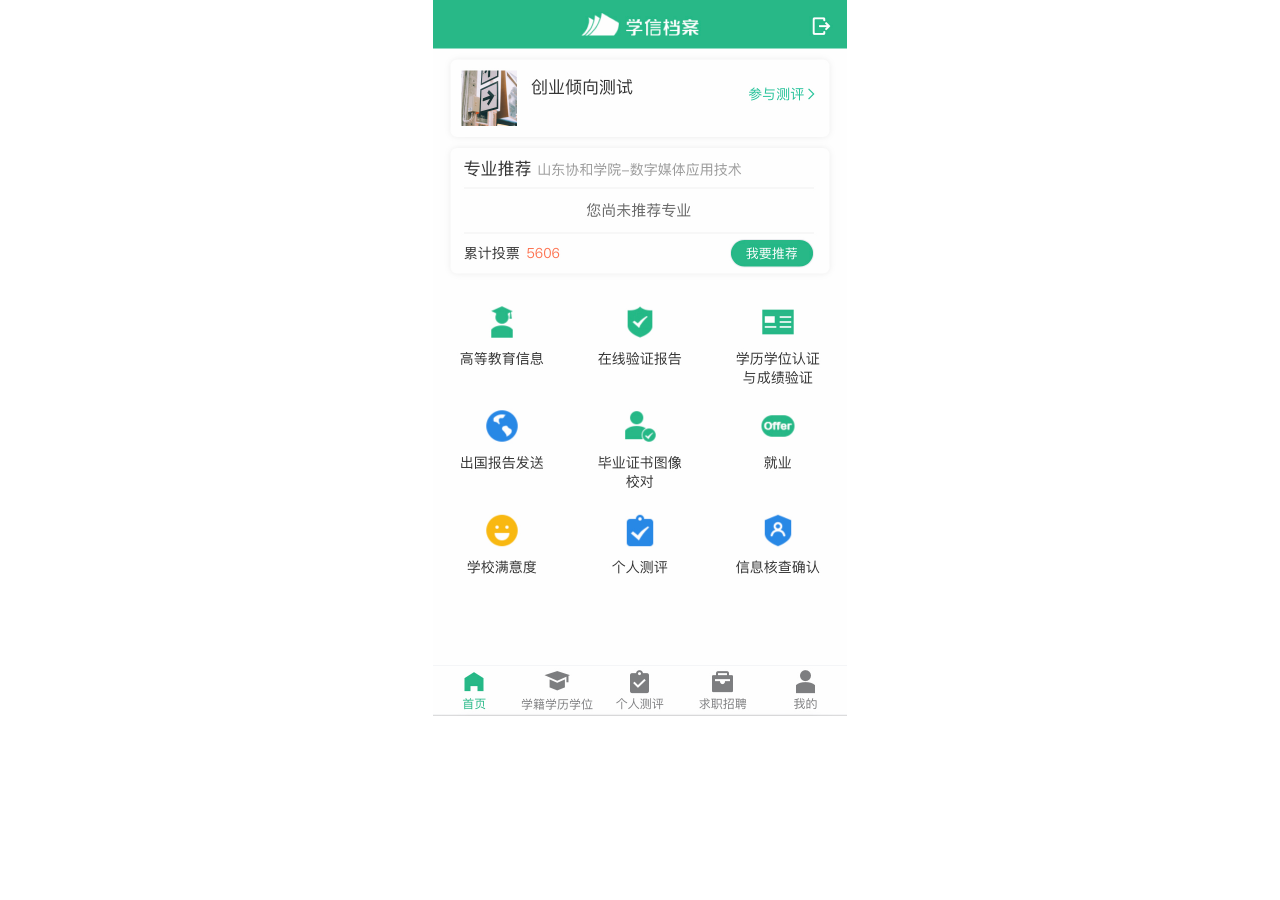
==== 2.html @ 0bd9f019 "111" ====
﻿<!DOCTYPE html>
<html>
  <head>
    <title>2</title>
    <meta http-equiv="X-UA-Compatible" content="IE=edge"/>
    <meta http-equiv="content-type" content="text/html; charset=utf-8"/>
    <link href="resources/css/axure_rp_page.css" type="text/css" rel="stylesheet"/>
    <link href="data/styles.css" type="text/css" rel="stylesheet"/>
    <link href="files/2/styles.css" type="text/css" rel="stylesheet"/>
    <script src="resources/scripts/jquery-3.2.1.min.js"></script>
    <script src="resources/scripts/axure/axQuery.js"></script>
    <script src="resources/scripts/axure/globals.js"></script>
    <script src="resources/scripts/axutils.js"></script>
    <script src="resources/scripts/axure/annotation.js"></script>
    <script src="resources/scripts/axure/axQuery.std.js"></script>
    <script src="resources/scripts/axure/doc.js"></script>
    <script src="resources/scripts/messagecenter.js"></script>
    <script src="resources/scripts/axure/events.js"></script>
    <script src="resources/scripts/axure/recording.js"></script>
    <script src="resources/scripts/axure/action.js"></script>
    <script src="resources/scripts/axure/expr.js"></script>
    <script src="resources/scripts/axure/geometry.js"></script>
    <script src="resources/scripts/axure/flyout.js"></script>
    <script src="resources/scripts/axure/model.js"></script>
    <script src="resources/scripts/axure/repeater.js"></script>
    <script src="resources/scripts/axure/sto.js"></script>
    <script src="resources/scripts/axure/utils.temp.js"></script>
    <script src="resources/scripts/axure/variables.js"></script>
    <script src="resources/scripts/axure/drag.js"></script>
    <script src="resources/scripts/axure/move.js"></script>
    <script src="resources/scripts/axure/visibility.js"></script>
    <script src="resources/scripts/axure/style.js"></script>
    <script src="resources/scripts/axure/adaptive.js"></script>
    <script src="resources/scripts/axure/tree.js"></script>
    <script src="resources/scripts/axure/init.temp.js"></script>
    <script src="resources/scripts/axure/legacy.js"></script>
    <script src="resources/scripts/axure/viewer.js"></script>
    <script src="resources/scripts/axure/math.js"></script>
    <script src="resources/scripts/axure/jquery.nicescroll.min.js"></script>
    <script src="data/document.js"></script>
    <script src="files/2/data.js"></script>
    <script type="text/javascript">
      $axure.utils.getTransparentGifPath = function() { return 'resources/images/transparent.gif'; };
      $axure.utils.getOtherPath = function() { return 'resources/Other.html'; };
      $axure.utils.getReloadPath = function() { return 'resources/reload.html'; };
    </script>
  </head>
  <body>
    <div id="base" class="">

      <!-- Unnamed (图片 ) -->
      <div id="u4" class="ax_default _图片_">
        <img id="u4_img" class="img " src="images/2/u4.png"/>
        <div id="u4_text" class="text " style="display:none; visibility: hidden">
          <p></p>
        </div>
      </div>

      <!-- Unnamed (热区) -->
      <div id="u5" class="ax_default">
      </div>

      <!-- Unnamed (热区) -->
      <div id="u6" class="ax_default">
      </div>
    </div>
    <script src="resources/scripts/axure/ios.js"></script>
  </body>
</html>
---- resources/css/axure_rp_page.css ----
﻿/* so the window resize fires within a frame in IE7 */
html, body {
    height: 100%;
}

.mobileFrameCursor div * {
    cursor: inherit !important;
}

a {
    color: inherit;
}

p {
    margin: 0px;
    text-rendering: optimizeLegibility;
    font-feature-settings: "kern" 1;
    -webkit-font-feature-settings: "kern";
    -moz-font-feature-settings: "kern";
    -moz-font-feature-settings: "kern=1";
    font-kerning: normal;
}

ul {
    margin:0px;
}

iframe {
    background: #FFFFFF;
}

/* to match IE with C, FF */
input {
    padding: 1px 0px 1px 0px;
    box-sizing: border-box;
    -moz-box-sizing: border-box;
}

input[type=text]::-ms-clear {
    width: 0;
    height: 0;
    display: none;
}

textarea {
    margin: 0px;
    box-sizing: border-box;
    -moz-box-sizing: border-box;
}

.focused:focus, .selectedFocused:focus {
    outline: none;
}

div.intcases {
    font-family: arial; 
    font-size: 12px;
    text-align:left; 
    border:1px solid #AAA; 
    background:#FFF none repeat scroll 0% 0%; 
    z-index:9999; 
    visibility:hidden; 
    position:absolute;
    padding: 0px;
    border-radius: 3px;
    white-space: nowrap;
}

div.intcaselink {
    cursor: pointer;
    padding: 3px 8px 3px 8px;
    margin: 5px;
    background:#EEE none repeat scroll 0% 0%; 
    border:1px solid #AAA;
    border-radius: 3px;
}

div.refpageimage {
    position: absolute;
    left: 0px;
    top: 0px;
    font-size: 0px;
    width: 16px;
    height: 16px;
    cursor: pointer;
    background-image: url(images/newwindow.gif);
    background-repeat: no-repeat;
}

div.annnoteimage {
    position: absolute;
    left: 0px;
    top: 0px;
    font-size: 0px;
    /*width: 16px;
    height: 12px;*/
    cursor: help;
    /*background-image: url(images/note.gif);*/
    /*background-repeat: no-repeat;*/
    width: 13px;
    height: 12px;
    padding-top: 1px;
    text-align: center;
    background-color: #138CDD;
    -moz-box-shadow: 1px 1px 3px #aaa;
    -webkit-box-shadow: 1px 1px 3px #aaa;
    box-shadow: 1px 1px 3px #aaa;
}

div.annnoteline {
    display: inline-block;
    width: 9px;
    height: 1px;
    border-bottom: 1px solid white;
    margin-top: 1px;
}

div.annnotelabel {
    /*position: absolute;
    left: 0px;
    top: 0px;*/
    font-family: Helvetica,Arial;
    white-space: nowrap;
    
    padding-top: 1px;
    background-color: #fff849;
    font-size: 10px;
    font-weight: bold;
    line-height: 14px;
    margin-right: 3px;
    padding: 0px 4px;
    color: #000;

    -moz-box-shadow: 1px 1px 3px #aaa;
    -webkit-box-shadow: 1px 1px 3px #aaa;
    box-shadow: 1px 1px 3px #aaa;
}

div.annnote {
    display: flex;
    position: absolute;
    cursor: help;
    line-height: 14px;
}

.annotation {
    font-size: 12px;
    padding-left: 2px;
    margin-bottom: 5px;
}

.annotationName {
    /*font-size: 13px;
    font-weight: bold;
    margin-bottom: 3px;
    white-space: nowrap;*/

    font-family: 'Trebuchet MS';
    font-size: 14px;
    font-weight: bold;
    margin-bottom: 5px;
    white-space: nowrap;
}

.annotationValue {
    font-family: Arial, Helvetica, Sans-Serif;
    font-size: 12px;
    color: #4a4a4a;
    line-height: 21px;
    margin-bottom: 20px;
}

.noteLink {
    text-decoration: inherit;
    color: inherit;
}

.noteLink:hover {
    background-color: white;
}

/* this is a fix for the issue where dialogs jump around and takes the text-align from the body */
.dialogFix {
    position:absolute;
    text-align:left;
    border: 1px solid #8f949a;
}


@keyframes pulsate {
  from {
    box-shadow: 0 0 10px #15d6ba;
  }
  to {
    box-shadow: 0 0 20px #15d6ba;
  }
}

@-webkit-keyframes pulsate {
  from {
    -webkit-box-shadow: 0 0 10px #15d6ba;
    box-shadow: 0 0 10px #15d6ba;
  }
  to {
    -webkit-box-shadow: 0 0 20px #15d6ba;
    box-shadow: 0 0 20px #15d6ba;
  }
}
 
@-moz-keyframes pulsate {
  from {
    -moz-box-shadow: 0 0 10px #15d6ba;
    box-shadow: 0 0 10px #15d6ba;
  }
  to {
    -moz-box-shadow: 0 0 20px #15d6ba;
    box-shadow: 0 0 20px #15d6ba;
  }
}

.legacyPulsateBorder {
    /*border: 5px solid #15d6ba;
    margin: -5px;*/
    -moz-box-shadow: 0 0 10px 3px #15d6ba;
    box-shadow: 0 0 10px 3px #15d6ba;
}

.pulsateBorder {
  animation-name: pulsate;
  animation-timing-function: ease-in-out;
  animation-duration: 0.9s;
  animation-iteration-count: infinite;
  animation-direction: alternate;
  
  -webkit-animation-name: pulsate;
  -webkit-animation-timing-function: ease-in-out;
  -webkit-animation-duration: 0.9s;
  -webkit-animation-iteration-count: infinite;
  -webkit-animation-direction: alternate;

  -moz-animation-name: pulsate;
  -moz-animation-timing-function: ease-in-out;
  -moz-animation-duration: 0.9s;
  -moz-animation-iteration-count: infinite;
  -moz-animation-direction: alternate;
}

.ax_default_hidden, .ax_default_unplaced{
    display: none;
    visibility: hidden;
}

.widgetNoteSelected {
    -moz-box-shadow: 0 0 10px 3px #138CDD;
    box-shadow: 0 0 10px 3px #138CDD;
    /*-moz-box-shadow: 0 0 20px #3915d6;
    box-shadow: 0 0 20px #3915d6;*/
    /*border: 3px solid #3915d6;*/
    /*margin: -3px;*/
}


.singleImg {
    display: none;
    visibility: hidden;
}

#ios-safari {
    overflow: auto;
    -webkit-overflow-scrolling: touch;
}

#ios-safari-html {
    display: block;
    overflow: auto;
    -webkit-overflow-scrolling: touch;
    position: absolute;
    top: 0;
    left: 0;
    right: 0;
    bottom: 0;
}

#ios-safari-fixed {
    position: absolute;
    pointer-events: none;
    width: initial;
}

#ios-safari-fixed div {
    pointer-events: auto;
}
---- data/styles.css ----
﻿.ax_default {
  font-family:'ArialMT', 'Arial', sans-serif;
  font-weight:400;
  font-style:normal;
  font-size:13px;
  letter-spacing:normal;
  color:#333333;
  vertical-align:none;
  text-align:center;
  line-height:normal;
  text-transform:none;
}
._图片_ {
}
._一级标题 {
  font-family:'ArialMT', 'Arial', sans-serif;
  font-weight:bold;
  font-style:normal;
  font-size:32px;
  text-align:left;
}
._二级标题 {
  font-family:'ArialMT', 'Arial', sans-serif;
  font-weight:bold;
  font-style:normal;
  font-size:24px;
  text-align:left;
}
._三级标题 {
  font-family:'ArialMT', 'Arial', sans-serif;
  font-weight:bold;
  font-style:normal;
  font-size:18px;
  text-align:left;
}
._四级标题 {
  font-family:'ArialMT', 'Arial', sans-serif;
  font-weight:bold;
  font-style:normal;
  font-size:14px;
  text-align:left;
}
._五级标题 {
  font-family:'ArialMT', 'Arial', sans-serif;
  font-weight:bold;
  font-style:normal;
  text-align:left;
}
._六级标题 {
  font-family:'ArialMT', 'Arial', sans-serif;
  font-weight:bold;
  font-style:normal;
  font-size:10px;
  text-align:left;
}
._文本段落 {
  text-align:left;
}
.text_field {
  color:#000000;
  text-align:left;
}
._流程形状 {
}
.form_hint {
  color:#999999;
}
.form_disabled {
}
._表单提示 {
  color:#999999;
}
._表单禁用 {
}
textarea, select, input, button { outline: none; }
---- files/2/styles.css ----
﻿body {
  margin:0px;
  background-image:none;
  position:relative;
  left:0px;
  width:414px;
  margin-left:auto;
  margin-right:auto;
  text-align:left;
}
.form_sketch {
  border-color:transparent;
  background-color:transparent;
}
#base {
  position:absolute;
  z-index:0;
}
#u4_img {
  border-width:0px;
  position:absolute;
  left:0px;
  top:0px;
  width:414px;
  height:716px;
}
#u4 {
  border-width:0px;
  position:absolute;
  left:0px;
  top:0px;
  width:414px;
  height:716px;
  display:flex;
}
#u4 .text {
  position:absolute;
  align-self:center;
  padding:2px 2px 2px 2px;
  box-sizing:border-box;
  width:100%;
}
#u4_text {
  border-width:0px;
  word-wrap:break-word;
  text-transform:none;
  visibility:hidden;
}
#u5 {
  border-width:0px;
  position:absolute;
  left:18px;
  top:287px;
  width:100px;
  height:100px;
  overflow:hidden;
  background-image:url('../../resources/images/transparent.gif');
}
#u6 {
  border-width:0px;
  position:absolute;
  left:87px;
  top:664px;
  width:75px;
  height:52px;
  overflow:hidden;
  background-image:url('../../resources/images/transparent.gif');
}
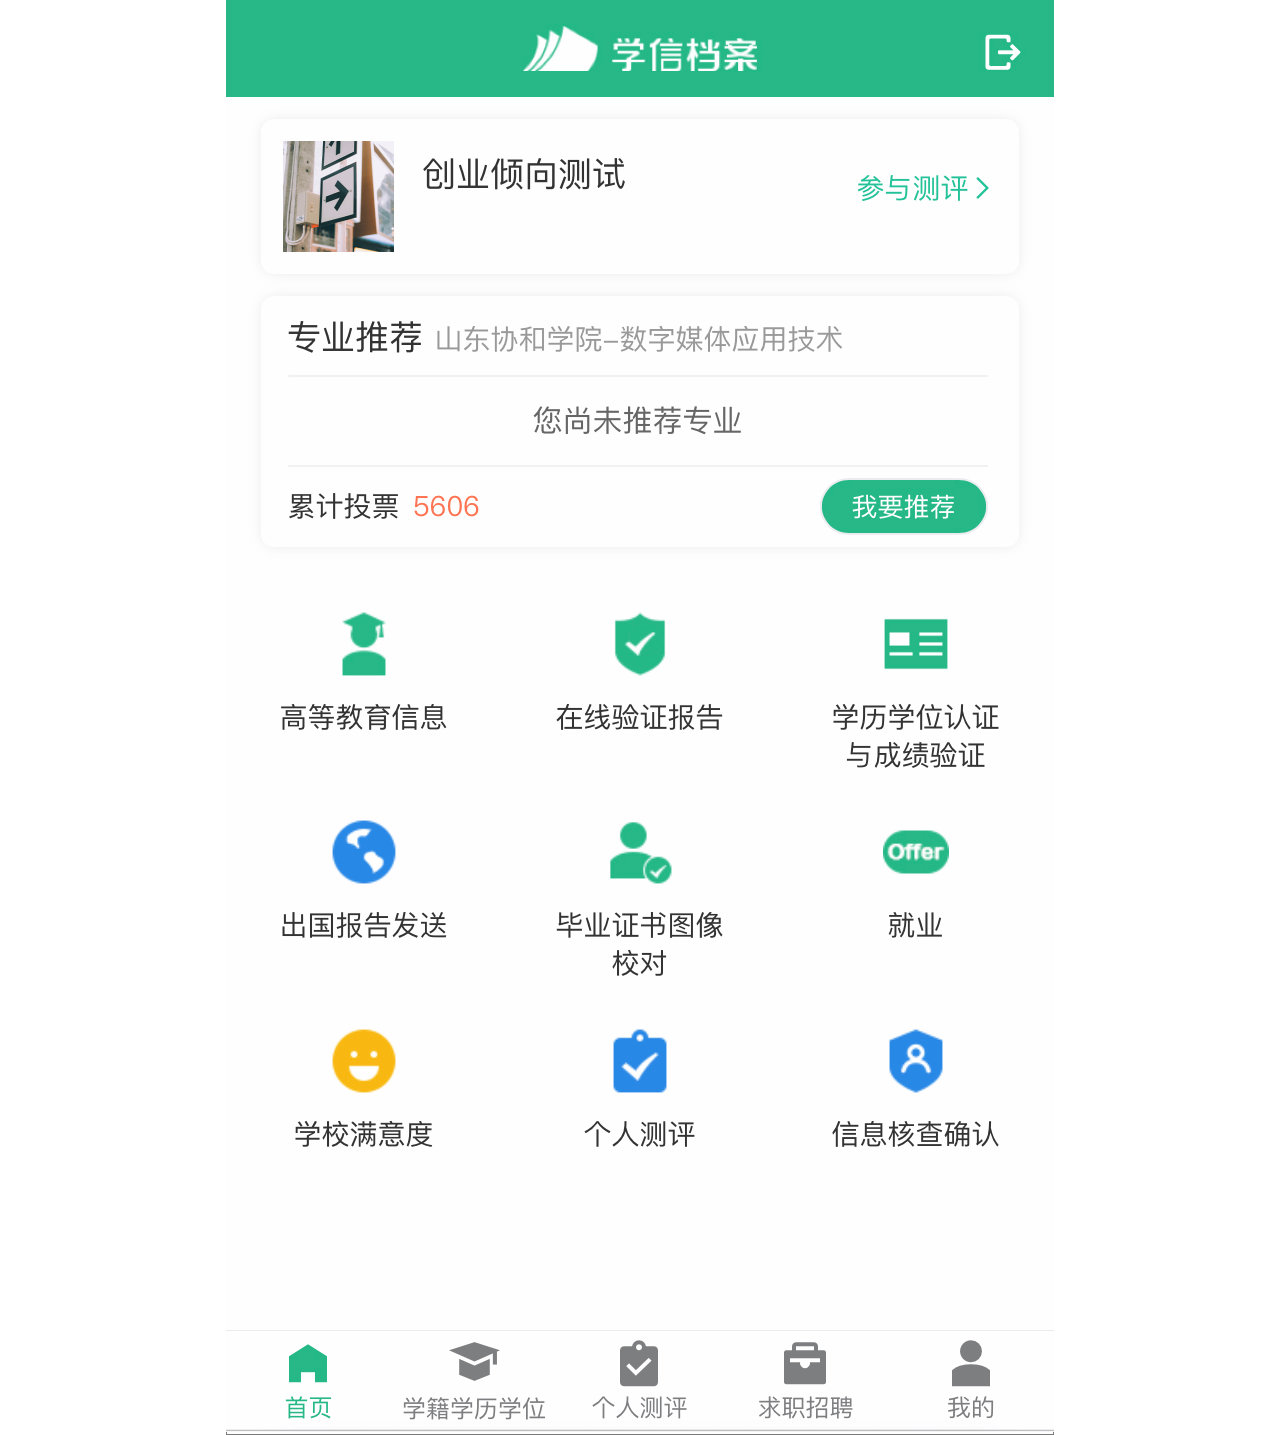
==== commit 3c07a412: "11" ====
--- a/2.html
+++ b/2.html
@@ -48,20 +48,28 @@
   <body>
     <div id="base" class="">
 
+      <!-- Unnamed (矩形) -->
+      <div id="u5" class="ax_default flow_shape">
+        <div id="u5_div" class=""></div>
+        <div id="u5_text" class="text " style="display:none; visibility: hidden">
+          <p></p>
+        </div>
+      </div>
+
       <!-- Unnamed (图片 ) -->
-      <div id="u4" class="ax_default _图片_">
-        <img id="u4_img" class="img " src="images/2/u4.png"/>
-        <div id="u4_text" class="text " style="display:none; visibility: hidden">
+      <div id="u6" class="ax_default _图片_">
+        <img id="u6_img" class="img " src="images/2/u6.png"/>
+        <div id="u6_text" class="text " style="display:none; visibility: hidden">
           <p></p>
         </div>
       </div>
 
       <!-- Unnamed (热区) -->
-      <div id="u5" class="ax_default">
+      <div id="u7" class="ax_default">
       </div>
 
       <!-- Unnamed (热区) -->
-      <div id="u6" class="ax_default">
+      <div id="u8" class="ax_default">
       </div>
     </div>
     <script src="resources/scripts/axure/ios.js"></script>
--- a/data/styles.css
+++ b/data/styles.css
@@ -72,4 +72,6 @@
 }
 ._表单禁用 {
 }
+.flow_shape {
+}
 textarea, select, input, button { outline: none; }
--- a/files/2/styles.css
+++ b/files/2/styles.css
@@ -3,7 +3,7 @@
   background-image:none;
   position:relative;
   left:0px;
-  width:414px;
+  width:828px;
   margin-left:auto;
   margin-right:auto;
   text-align:left;
@@ -16,53 +16,93 @@
   position:absolute;
   z-index:0;
 }
-#u4_img {
+#u5_div {
   border-width:0px;
   position:absolute;
   left:0px;
   top:0px;
-  width:414px;
-  height:716px;
+  width:828px;
+  height:1435px;
+  background:inherit;
+  background-color:rgba(255, 255, 255, 1);
+  box-sizing:border-box;
+  border-width:1px;
+  border-style:solid;
+  border-color:rgba(121, 121, 121, 1);
+  border-radius:0px;
+  -moz-box-shadow:none;
+  -webkit-box-shadow:none;
+  box-shadow:none;
 }
-#u4 {
+#u5 {
   border-width:0px;
   position:absolute;
   left:0px;
   top:0px;
-  width:414px;
-  height:716px;
+  width:828px;
+  height:1435px;
   display:flex;
 }
-#u4 .text {
+#u5 .text {
   position:absolute;
   align-self:center;
   padding:2px 2px 2px 2px;
   box-sizing:border-box;
   width:100%;
 }
-#u4_text {
+#u5_text {
   border-width:0px;
   word-wrap:break-word;
   text-transform:none;
   visibility:hidden;
 }
-#u5 {
+#u6_img {
   border-width:0px;
   position:absolute;
-  left:18px;
-  top:287px;
-  width:100px;
-  height:100px;
-  overflow:hidden;
-  background-image:url('../../resources/images/transparent.gif');
+  left:0px;
+  top:0px;
+  width:828px;
+  height:1432px;
 }
 #u6 {
   border-width:0px;
   position:absolute;
-  left:87px;
-  top:664px;
-  width:75px;
-  height:52px;
+  left:0px;
+  top:0px;
+  width:828px;
+  height:1432px;
+  display:flex;
+}
+#u6 .text {
+  position:absolute;
+  align-self:center;
+  padding:2px 2px 2px 2px;
+  box-sizing:border-box;
+  width:100%;
+}
+#u6_text {
+  border-width:0px;
+  word-wrap:break-word;
+  text-transform:none;
+  visibility:hidden;
+}
+#u7 {
+  border-width:0px;
+  position:absolute;
+  left:36px;
+  top:574px;
+  width:200px;
+  height:200px;
   overflow:hidden;
   background-image:url('../../resources/images/transparent.gif');
 }
+#u8 {
+  border-width:0px;
+  position:absolute;
+  left:174px;
+  top:1328px;
+  width:150px;
+  height:104px;
+  overflow:hidden;
+  background-image:url('../../resources/images/transparent.gif');
+}
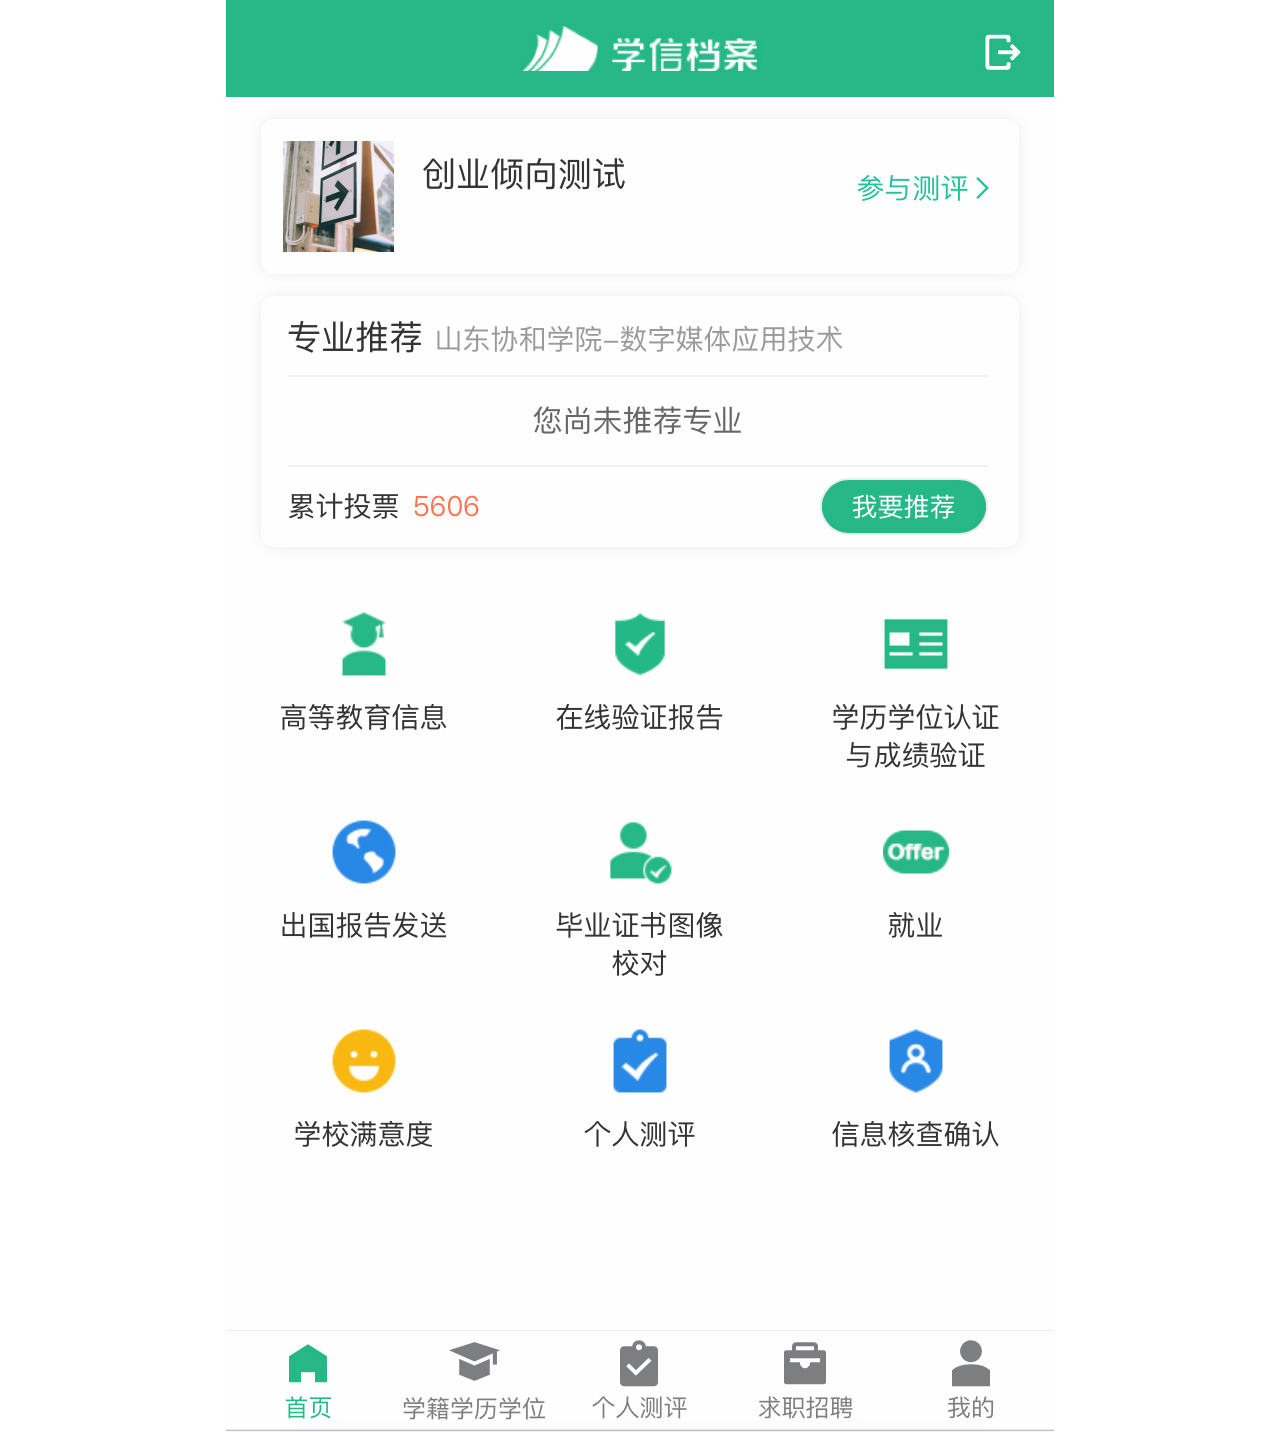
==== commit 3573f9b2: "啊" ====
--- a/2.html
+++ b/2.html
@@ -48,28 +48,20 @@
   <body>
     <div id="base" class="">
 
-      <!-- Unnamed (矩形) -->
-      <div id="u5" class="ax_default flow_shape">
-        <div id="u5_div" class=""></div>
-        <div id="u5_text" class="text " style="display:none; visibility: hidden">
-          <p></p>
-        </div>
-      </div>
-
       <!-- Unnamed (图片 ) -->
-      <div id="u6" class="ax_default _图片_">
-        <img id="u6_img" class="img " src="images/2/u6.png"/>
-        <div id="u6_text" class="text " style="display:none; visibility: hidden">
+      <div id="u4" class="ax_default _图片_">
+        <img id="u4_img" class="img " src="images/2/u4.png"/>
+        <div id="u4_text" class="text " style="display:none; visibility: hidden">
           <p></p>
         </div>
       </div>
 
       <!-- Unnamed (热区) -->
-      <div id="u7" class="ax_default">
+      <div id="u5" class="ax_default">
       </div>
 
       <!-- Unnamed (热区) -->
-      <div id="u8" class="ax_default">
+      <div id="u6" class="ax_default">
       </div>
     </div>
     <script src="resources/scripts/axure/ios.js"></script>
--- a/files/2/styles.css
+++ b/files/2/styles.css
@@ -16,47 +16,7 @@
   position:absolute;
   z-index:0;
 }
-#u5_div {
-  border-width:0px;
-  position:absolute;
-  left:0px;
-  top:0px;
-  width:828px;
-  height:1435px;
-  background:inherit;
-  background-color:rgba(255, 255, 255, 1);
-  box-sizing:border-box;
-  border-width:1px;
-  border-style:solid;
-  border-color:rgba(121, 121, 121, 1);
-  border-radius:0px;
-  -moz-box-shadow:none;
-  -webkit-box-shadow:none;
-  box-shadow:none;
-}
-#u5 {
-  border-width:0px;
-  position:absolute;
-  left:0px;
-  top:0px;
-  width:828px;
-  height:1435px;
-  display:flex;
-}
-#u5 .text {
-  position:absolute;
-  align-self:center;
-  padding:2px 2px 2px 2px;
-  box-sizing:border-box;
-  width:100%;
-}
-#u5_text {
-  border-width:0px;
-  word-wrap:break-word;
-  text-transform:none;
-  visibility:hidden;
-}
-#u6_img {
+#u4_img {
   border-width:0px;
   position:absolute;
   left:0px;
@@ -64,7 +24,7 @@
   width:828px;
   height:1432px;
 }
-#u6 {
+#u4 {
   border-width:0px;
   position:absolute;
   left:0px;
@@ -73,20 +33,20 @@
   height:1432px;
   display:flex;
 }
-#u6 .text {
+#u4 .text {
   position:absolute;
   align-self:center;
   padding:2px 2px 2px 2px;
   box-sizing:border-box;
   width:100%;
 }
-#u6_text {
+#u4_text {
   border-width:0px;
   word-wrap:break-word;
   text-transform:none;
   visibility:hidden;
 }
-#u7 {
+#u5 {
   border-width:0px;
   position:absolute;
   left:36px;
@@ -96,7 +56,7 @@
   overflow:hidden;
   background-image:url('../../resources/images/transparent.gif');
 }
-#u8 {
+#u6 {
   border-width:0px;
   position:absolute;
   left:174px;
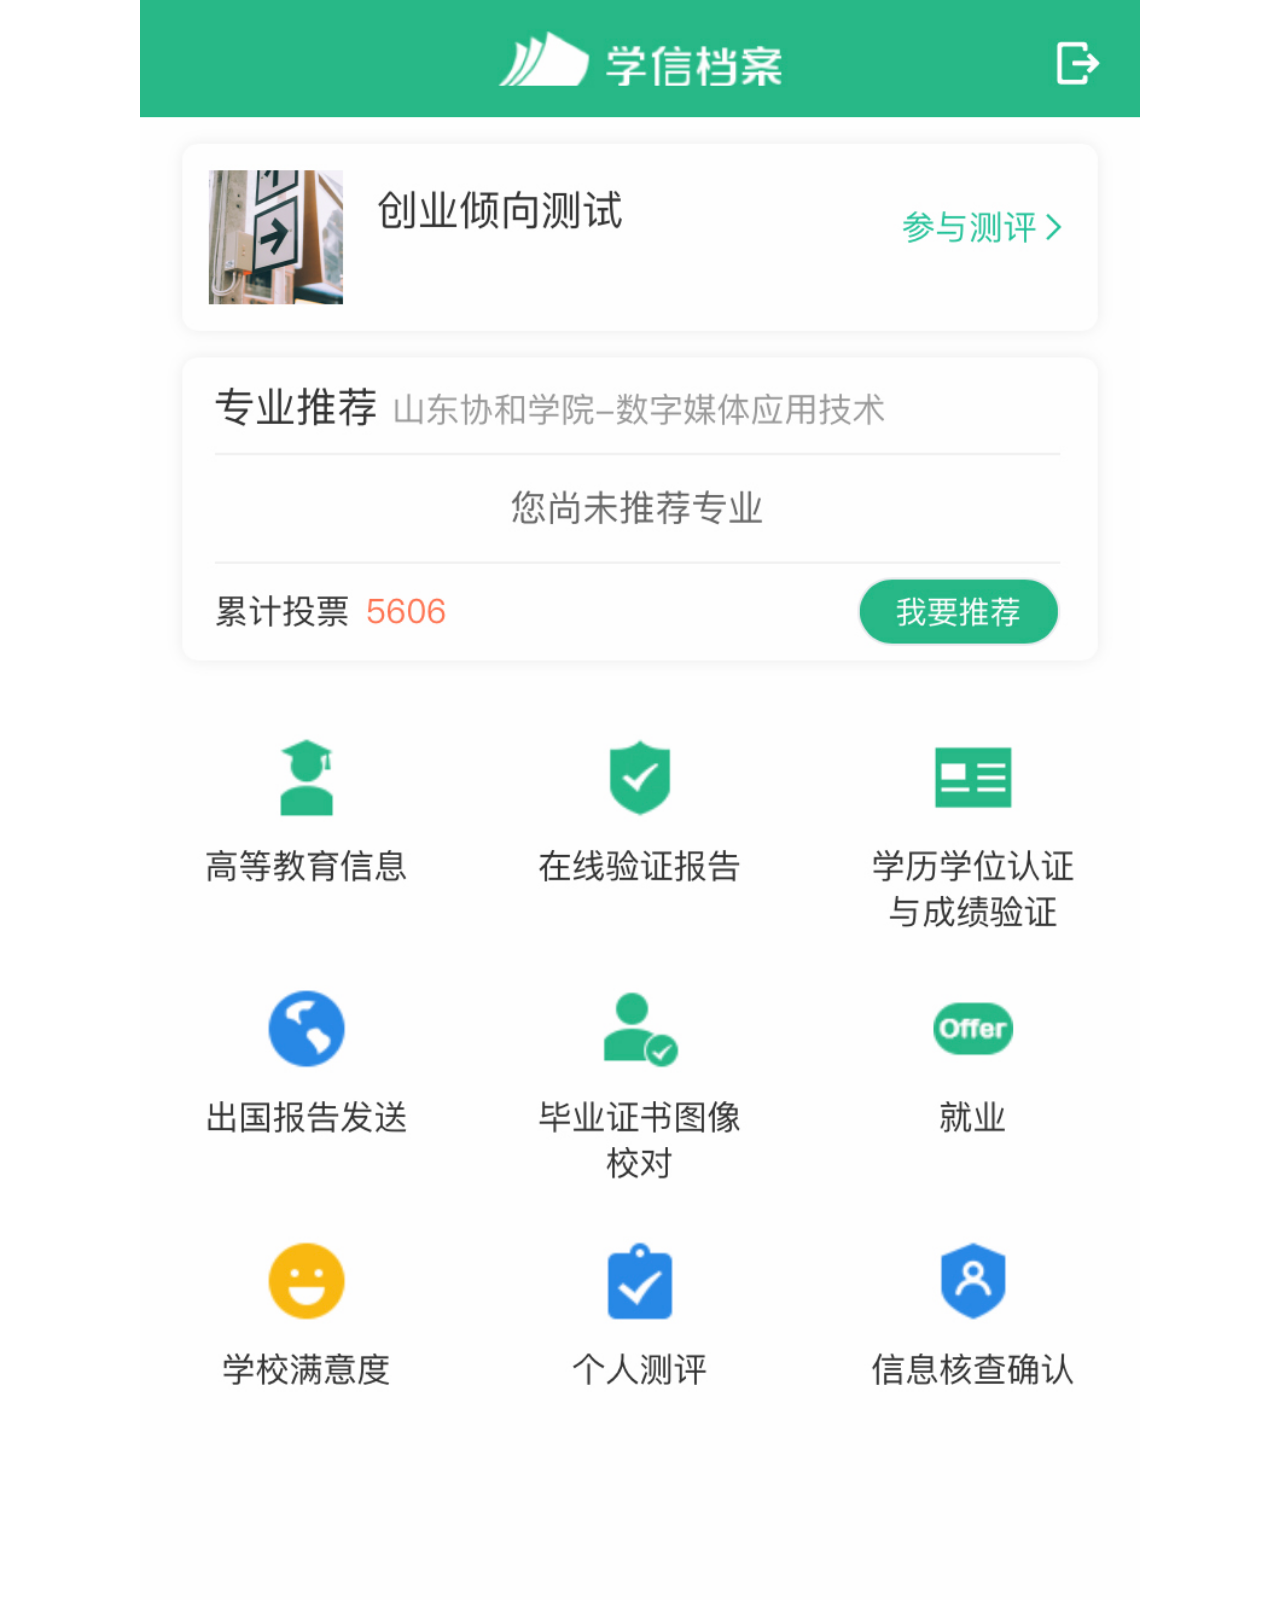
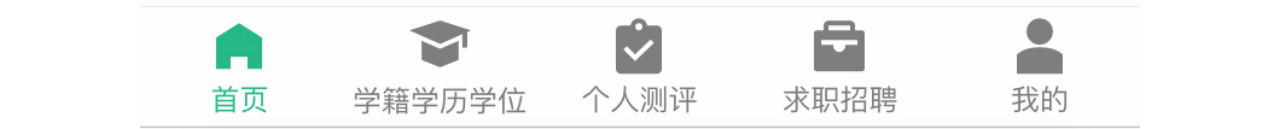
==== commit 1e05a9e2: "1" ====
--- a/2.html
+++ b/2.html
@@ -48,20 +48,24 @@
   <body>
     <div id="base" class="">
 
-      <!-- Unnamed (图片 ) -->
-      <div id="u4" class="ax_default _图片_">
-        <img id="u4_img" class="img " src="images/2/u4.png"/>
-        <div id="u4_text" class="text " style="display:none; visibility: hidden">
-          <p></p>
+      <!-- Unnamed (组合) -->
+      <div id="u5" class="ax_default" data-left="0" data-top="0" data-width="1000" data-height="1729">
+
+        <!-- Unnamed (图片 ) -->
+        <div id="u6" class="ax_default _图片_">
+          <img id="u6_img" class="img " src="images/2/u6.png"/>
+          <div id="u6_text" class="text " style="display:none; visibility: hidden">
+            <p></p>
+          </div>
         </div>
-      </div>
 
-      <!-- Unnamed (热区) -->
-      <div id="u5" class="ax_default">
-      </div>
+        <!-- Unnamed (热区) -->
+        <div id="u7" class="ax_default">
+        </div>
 
-      <!-- Unnamed (热区) -->
-      <div id="u6" class="ax_default">
+        <!-- Unnamed (热区) -->
+        <div id="u8" class="ax_default">
+        </div>
       </div>
     </div>
     <script src="resources/scripts/axure/ios.js"></script>
--- a/files/2/styles.css
+++ b/files/2/styles.css
@@ -3,7 +3,7 @@
   background-image:none;
   position:relative;
   left:0px;
-  width:828px;
+  width:1000px;
   margin-left:auto;
   margin-right:auto;
   text-align:left;
@@ -16,51 +16,59 @@
   position:absolute;
   z-index:0;
 }
-#u4_img {
+#u5 {
   border-width:0px;
   position:absolute;
   left:0px;
   top:0px;
-  width:828px;
-  height:1432px;
+  width:0px;
+  height:0px;
 }
-#u4 {
+#u6_img {
   border-width:0px;
   position:absolute;
   left:0px;
   top:0px;
-  width:828px;
-  height:1432px;
+  width:1000px;
+  height:1729px;
+}
+#u6 {
+  border-width:0px;
+  position:absolute;
+  left:0px;
+  top:0px;
+  width:1000px;
+  height:1729px;
   display:flex;
 }
-#u4 .text {
+#u6 .text {
   position:absolute;
   align-self:center;
   padding:2px 2px 2px 2px;
   box-sizing:border-box;
   width:100%;
 }
-#u4_text {
+#u6_text {
   border-width:0px;
   word-wrap:break-word;
   text-transform:none;
   visibility:hidden;
 }
-#u5 {
+#u7 {
   border-width:0px;
   position:absolute;
-  left:36px;
-  top:574px;
+  left:49px;
+  top:704px;
   width:200px;
   height:200px;
   overflow:hidden;
   background-image:url('../../resources/images/transparent.gif');
 }
-#u6 {
+#u8 {
   border-width:0px;
   position:absolute;
-  left:174px;
-  top:1328px;
+  left:229px;
+  top:1625px;
   width:150px;
   height:104px;
   overflow:hidden;
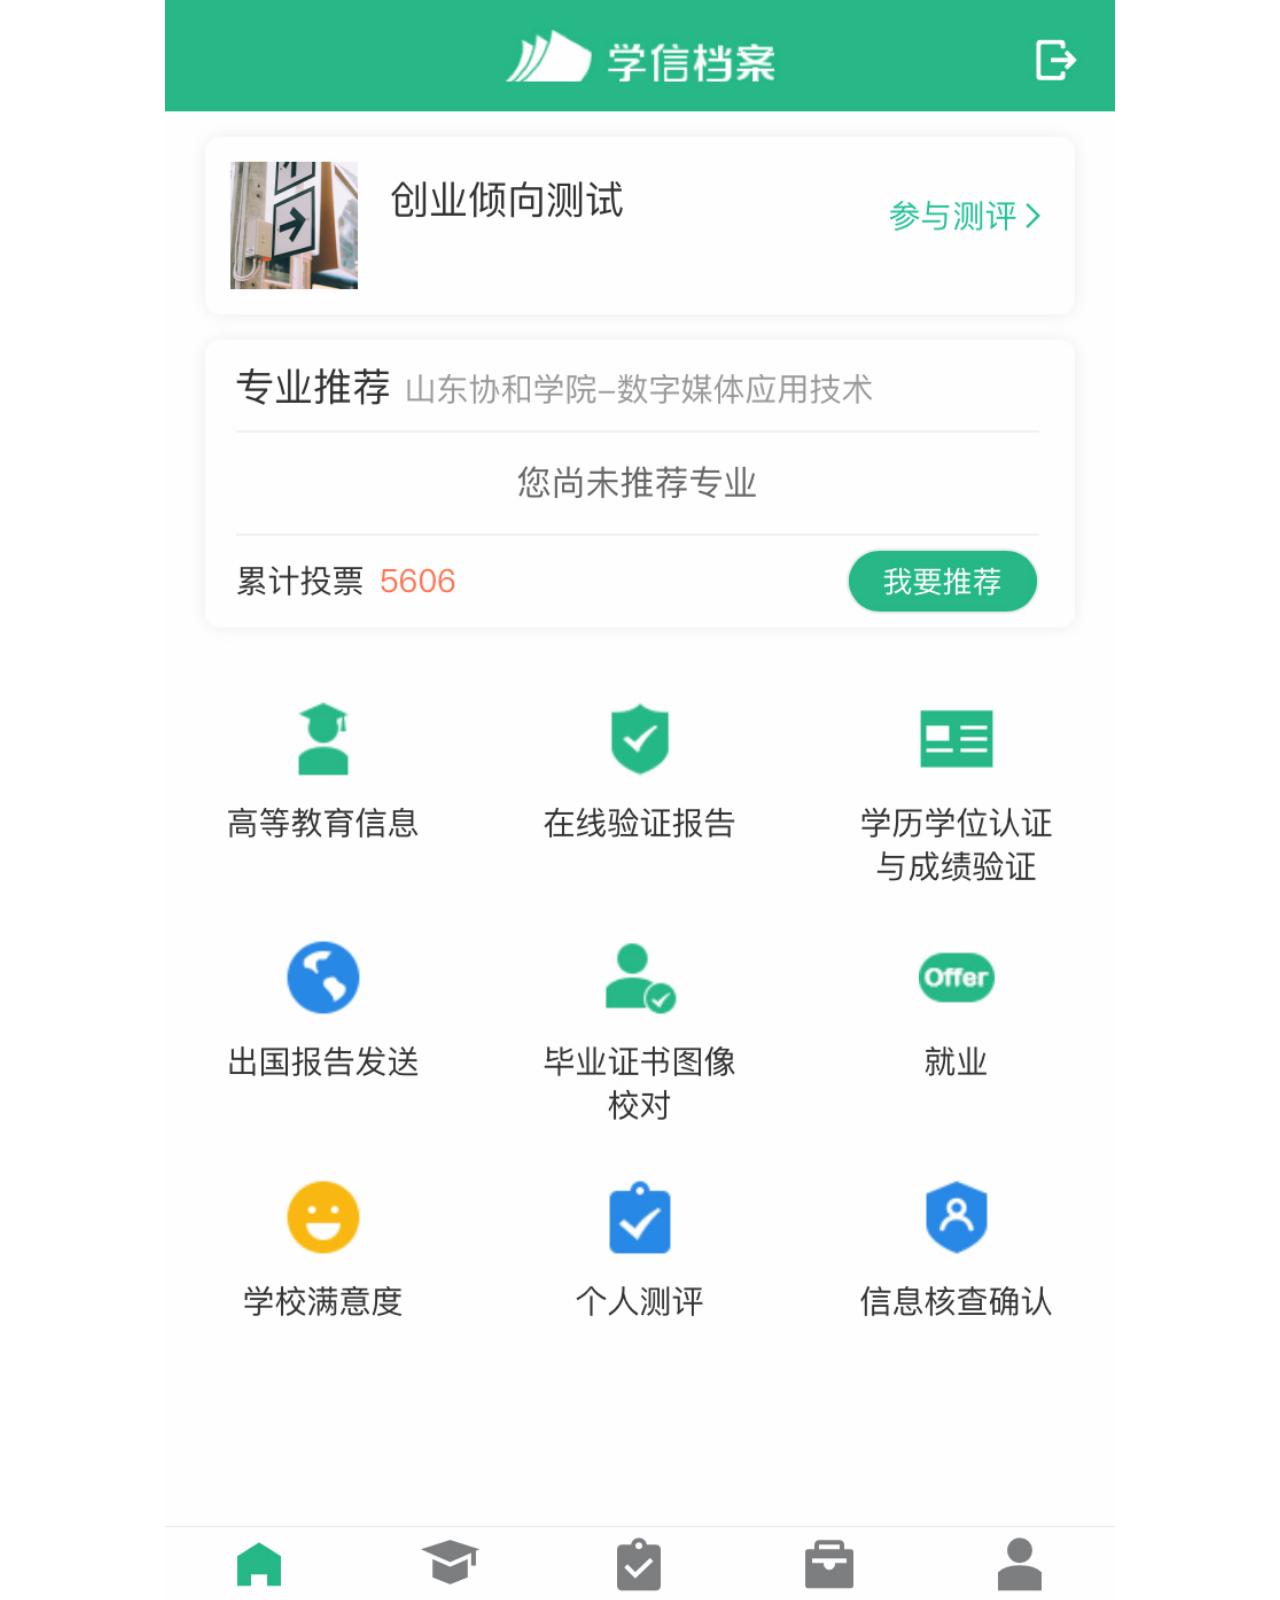
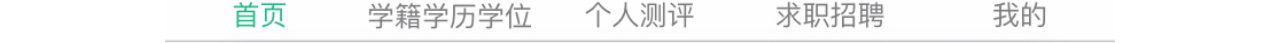
==== commit 47a32234: "1" ====
--- a/2.html
+++ b/2.html
@@ -49,7 +49,7 @@
     <div id="base" class="">
 
       <!-- Unnamed (组合) -->
-      <div id="u5" class="ax_default" data-left="0" data-top="0" data-width="1000" data-height="1729">
+      <div id="u5" class="ax_default" data-left="0" data-top="0" data-width="950" data-height="1643">
 
         <!-- Unnamed (图片 ) -->
         <div id="u6" class="ax_default _图片_">
--- a/files/2/styles.css
+++ b/files/2/styles.css
@@ -3,7 +3,7 @@
   background-image:none;
   position:relative;
   left:0px;
-  width:1000px;
+  width:950px;
   margin-left:auto;
   margin-right:auto;
   text-align:left;
@@ -29,16 +29,16 @@
   position:absolute;
   left:0px;
   top:0px;
-  width:1000px;
-  height:1729px;
+  width:950px;
+  height:1643px;
 }
 #u6 {
   border-width:0px;
   position:absolute;
   left:0px;
   top:0px;
-  width:1000px;
-  height:1729px;
+  width:950px;
+  height:1643px;
   display:flex;
 }
 #u6 .text {
@@ -57,20 +57,20 @@
 #u7 {
   border-width:0px;
   position:absolute;
-  left:49px;
-  top:704px;
-  width:200px;
-  height:200px;
+  left:47px;
+  top:669px;
+  width:190px;
+  height:190px;
   overflow:hidden;
   background-image:url('../../resources/images/transparent.gif');
 }
 #u8 {
   border-width:0px;
   position:absolute;
-  left:229px;
-  top:1625px;
-  width:150px;
-  height:104px;
+  left:218px;
+  top:1544px;
+  width:143px;
+  height:99px;
   overflow:hidden;
   background-image:url('../../resources/images/transparent.gif');
 }
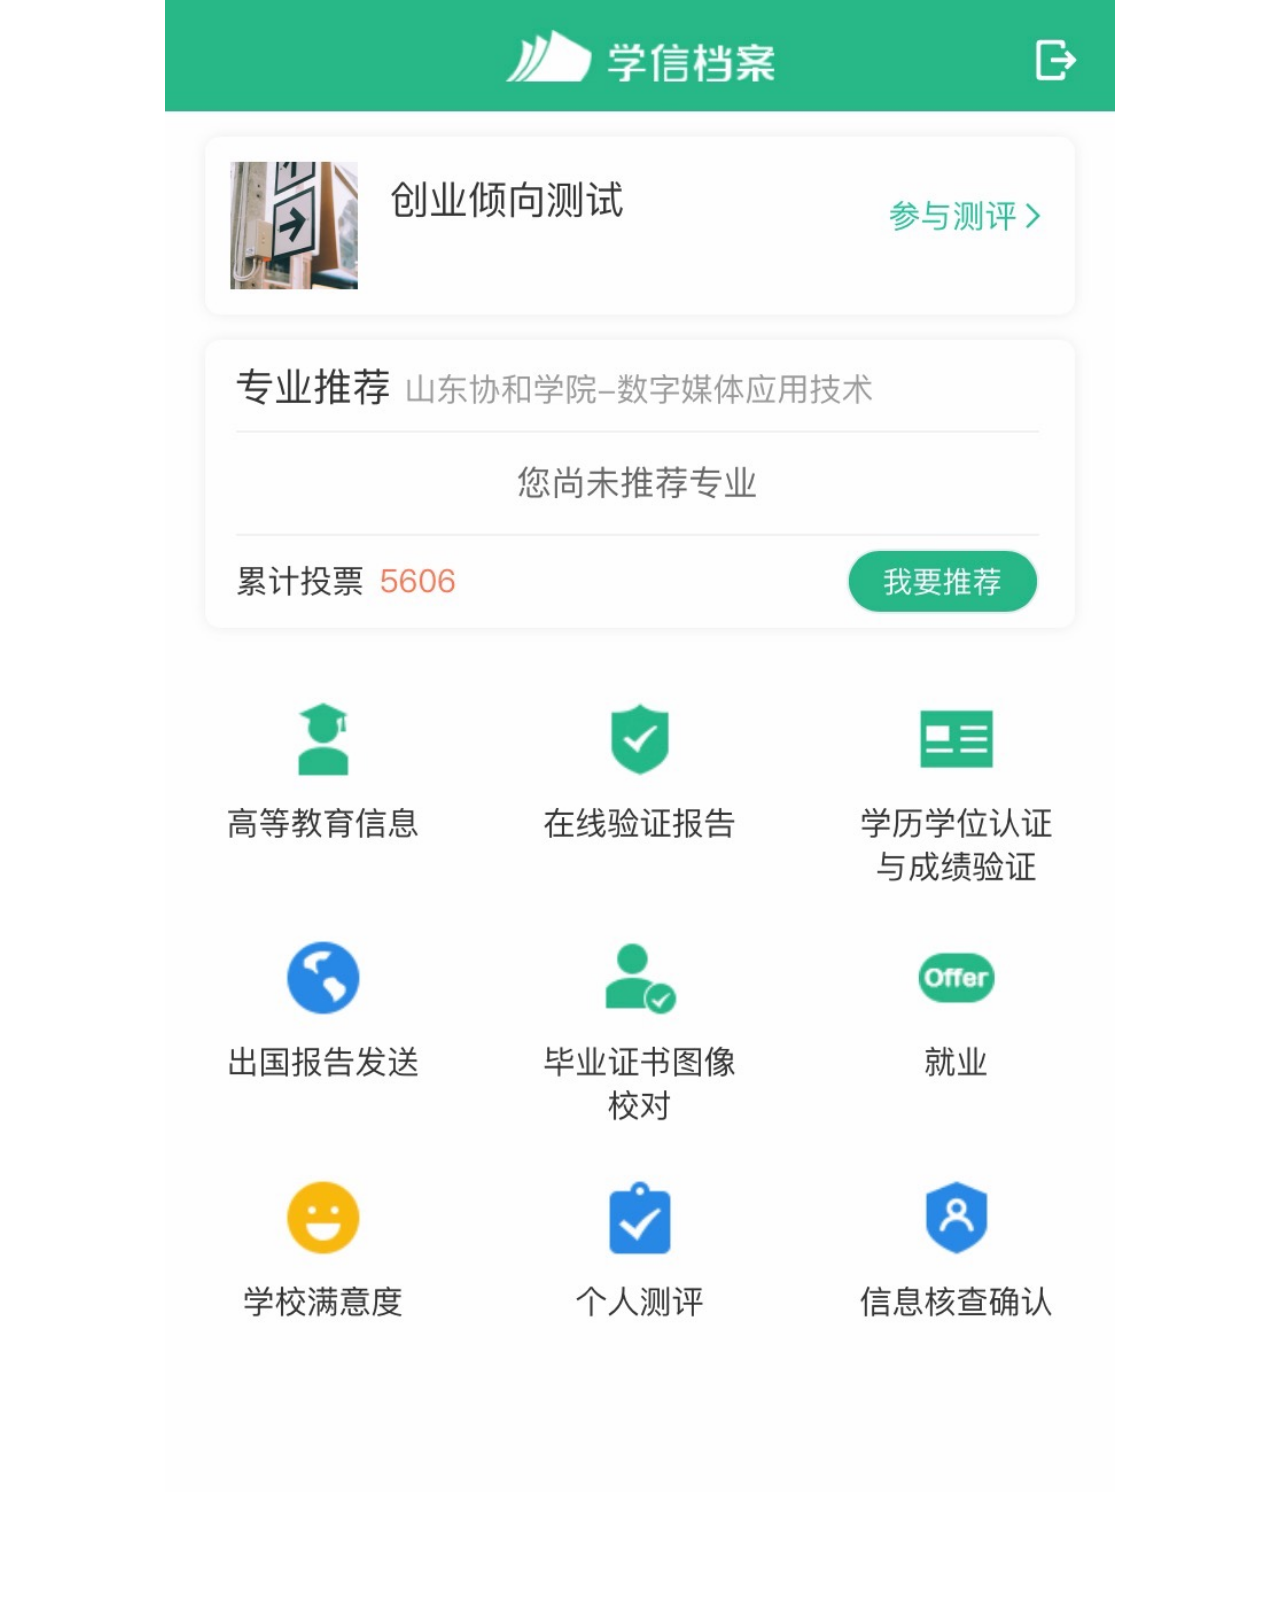
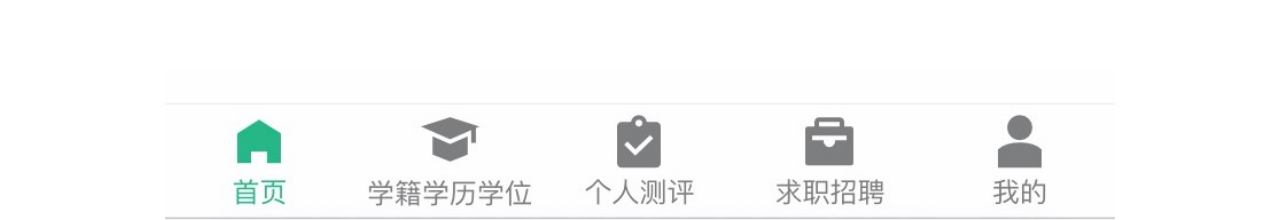
==== commit c9d34762: "1" ====
--- a/2.html
+++ b/2.html
@@ -49,23 +49,79 @@
     <div id="base" class="">
 
       <!-- Unnamed (组合) -->
-      <div id="u5" class="ax_default" data-left="0" data-top="0" data-width="950" data-height="1643">
+      <div id="u7" class="ax_default" data-left="0" data-top="0" data-width="0" data-height="0">
+      </div>
 
-        <!-- Unnamed (图片 ) -->
-        <div id="u6" class="ax_default _图片_">
-          <img id="u6_img" class="img " src="images/2/u6.png"/>
-          <div id="u6_text" class="text " style="display:none; visibility: hidden">
-            <p></p>
-          </div>
+      <!-- Unnamed (图片 ) -->
+      <div id="u8" class="ax_default _图片_">
+        <img id="u8_img" class="img " src="images/2/u8.jpg"/>
+        <div id="u8_text" class="text " style="display:none; visibility: hidden">
+          <p></p>
         </div>
+      </div>
 
-        <!-- Unnamed (热区) -->
-        <div id="u7" class="ax_default">
+      <!-- Unnamed (图片 ) -->
+      <div id="u9" class="ax_default _图片_">
+        <img id="u9_img" class="img " src="images/2/u9.jpg"/>
+        <div id="u9_text" class="text " style="display:none; visibility: hidden">
+          <p></p>
         </div>
+      </div>
 
-        <!-- Unnamed (热区) -->
-        <div id="u8" class="ax_default">
-        </div>
+      <!-- Unnamed (热区) -->
+      <div id="u10" class="ax_default">
+      </div>
+
+      <!-- Unnamed (热区) -->
+      <div id="u11" class="ax_default">
+      </div>
+
+      <!-- Unnamed (热区) -->
+      <div id="u12" class="ax_default">
+      </div>
+
+      <!-- Unnamed (热区) -->
+      <div id="u13" class="ax_default">
+      </div>
+
+      <!-- Unnamed (热区) -->
+      <div id="u14" class="ax_default">
+      </div>
+
+      <!-- Unnamed (热区) -->
+      <div id="u15" class="ax_default">
+      </div>
+
+      <!-- Unnamed (热区) -->
+      <div id="u16" class="ax_default">
+      </div>
+
+      <!-- Unnamed (热区) -->
+      <div id="u17" class="ax_default">
+      </div>
+
+      <!-- Unnamed (热区) -->
+      <div id="u18" class="ax_default">
+      </div>
+
+      <!-- Unnamed (热区) -->
+      <div id="u19" class="ax_default">
+      </div>
+
+      <!-- Unnamed (热区) -->
+      <div id="u20" class="ax_default">
+      </div>
+
+      <!-- Unnamed (热区) -->
+      <div id="u21" class="ax_default">
+      </div>
+
+      <!-- Unnamed (热区) -->
+      <div id="u22" class="ax_default">
+      </div>
+
+      <!-- Unnamed (热区) -->
+      <div id="u23" class="ax_default">
       </div>
     </div>
     <script src="resources/scripts/axure/ios.js"></script>
--- a/data/styles.css
+++ b/data/styles.css
@@ -9,6 +9,8 @@
   text-align:center;
   line-height:normal;
   text-transform:none;
+}
+.box_1 {
 }
 ._图片_ {
 }
--- a/files/2/styles.css
+++ b/files/2/styles.css
@@ -16,7 +16,7 @@
   position:absolute;
   z-index:0;
 }
-#u5 {
+#u7 {
   border-width:0px;
   position:absolute;
   left:0px;
@@ -24,53 +24,203 @@
   width:0px;
   height:0px;
 }
-#u6_img {
-  border-width:0px;
-  position:absolute;
-  left:0px;
-  top:0px;
-  width:950px;
-  height:1643px;
-}
-#u6 {
-  border-width:0px;
-  position:absolute;
-  left:0px;
-  top:0px;
-  width:950px;
-  height:1643px;
+#u8_img {
+  border-width:0px;
+  position:absolute;
+  left:0px;
+  top:0px;
+  width:950px;
+  height:1492px;
+}
+#u8 {
+  border-width:0px;
+  position:absolute;
+  left:0px;
+  top:0px;
+  width:950px;
+  height:1492px;
   display:flex;
 }
-#u6 .text {
+#u8 .text {
   position:absolute;
   align-self:center;
   padding:2px 2px 2px 2px;
   box-sizing:border-box;
   width:100%;
 }
-#u6_text {
+#u8_text {
   border-width:0px;
   word-wrap:break-word;
   text-transform:none;
   visibility:hidden;
 }
-#u7 {
+#u9_img {
+  border-width:0px;
+  position:absolute;
+  left:0px;
+  top:0px;
+  width:950px;
+  height:151px;
+}
+#u9 {
+  border-width:0px;
+  position:absolute;
+  left:0px;
+  top:1669px;
+  width:950px;
+  height:151px;
+  display:flex;
+}
+#u9 .text {
+  position:absolute;
+  align-self:center;
+  padding:2px 2px 2px 2px;
+  box-sizing:border-box;
+  width:100%;
+}
+#u9_text {
+  border-width:0px;
+  word-wrap:break-word;
+  text-transform:none;
+  visibility:hidden;
+}
+#u10 {
   border-width:0px;
   position:absolute;
   left:47px;
   top:669px;
-  width:190px;
-  height:190px;
-  overflow:hidden;
-  background-image:url('../../resources/images/transparent.gif');
-}
-#u8 {
-  border-width:0px;
-  position:absolute;
-  left:218px;
-  top:1544px;
-  width:143px;
-  height:99px;
-  overflow:hidden;
-  background-image:url('../../resources/images/transparent.gif');
-}
+  width:218px;
+  height:190px;
+  overflow:hidden;
+  background-image:url('../../resources/images/transparent.gif');
+}
+#u11 {
+  border-width:0px;
+  position:absolute;
+  left:200px;
+  top:1703px;
+  width:172px;
+  height:117px;
+  overflow:hidden;
+  background-image:url('../../resources/images/transparent.gif');
+}
+#u12 {
+  border-width:0px;
+  position:absolute;
+  left:14px;
+  top:1703px;
+  width:172px;
+  height:117px;
+  overflow:hidden;
+  background-image:url('../../resources/images/transparent.gif');
+}
+#u13 {
+  border-width:0px;
+  position:absolute;
+  left:346px;
+  top:669px;
+  width:230px;
+  height:190px;
+  overflow:hidden;
+  background-image:url('../../resources/images/transparent.gif');
+}
+#u14 {
+  border-width:0px;
+  position:absolute;
+  left:663px;
+  top:669px;
+  width:230px;
+  height:224px;
+  overflow:hidden;
+  background-image:url('../../resources/images/transparent.gif');
+}
+#u15 {
+  border-width:0px;
+  position:absolute;
+  left:27px;
+  top:926px;
+  width:230px;
+  height:190px;
+  overflow:hidden;
+  background-image:url('../../resources/images/transparent.gif');
+}
+#u16 {
+  border-width:0px;
+  position:absolute;
+  left:346px;
+  top:926px;
+  width:230px;
+  height:190px;
+  overflow:hidden;
+  background-image:url('../../resources/images/transparent.gif');
+}
+#u17 {
+  border-width:0px;
+  position:absolute;
+  left:663px;
+  top:926px;
+  width:230px;
+  height:190px;
+  overflow:hidden;
+  background-image:url('../../resources/images/transparent.gif');
+}
+#u18 {
+  border-width:0px;
+  position:absolute;
+  left:27px;
+  top:1172px;
+  width:230px;
+  height:190px;
+  overflow:hidden;
+  background-image:url('../../resources/images/transparent.gif');
+}
+#u19 {
+  border-width:0px;
+  position:absolute;
+  left:346px;
+  top:1172px;
+  width:230px;
+  height:190px;
+  overflow:hidden;
+  background-image:url('../../resources/images/transparent.gif');
+}
+#u20 {
+  border-width:0px;
+  position:absolute;
+  left:663px;
+  top:1172px;
+  width:230px;
+  height:190px;
+  overflow:hidden;
+  background-image:url('../../resources/images/transparent.gif');
+}
+#u21 {
+  border-width:0px;
+  position:absolute;
+  left:395px;
+  top:1703px;
+  width:156px;
+  height:117px;
+  overflow:hidden;
+  background-image:url('../../resources/images/transparent.gif');
+}
+#u22 {
+  border-width:0px;
+  position:absolute;
+  left:588px;
+  top:1703px;
+  width:156px;
+  height:117px;
+  overflow:hidden;
+  background-image:url('../../resources/images/transparent.gif');
+}
+#u23 {
+  border-width:0px;
+  position:absolute;
+  left:778px;
+  top:1703px;
+  width:156px;
+  height:117px;
+  overflow:hidden;
+  background-image:url('../../resources/images/transparent.gif');
+}
